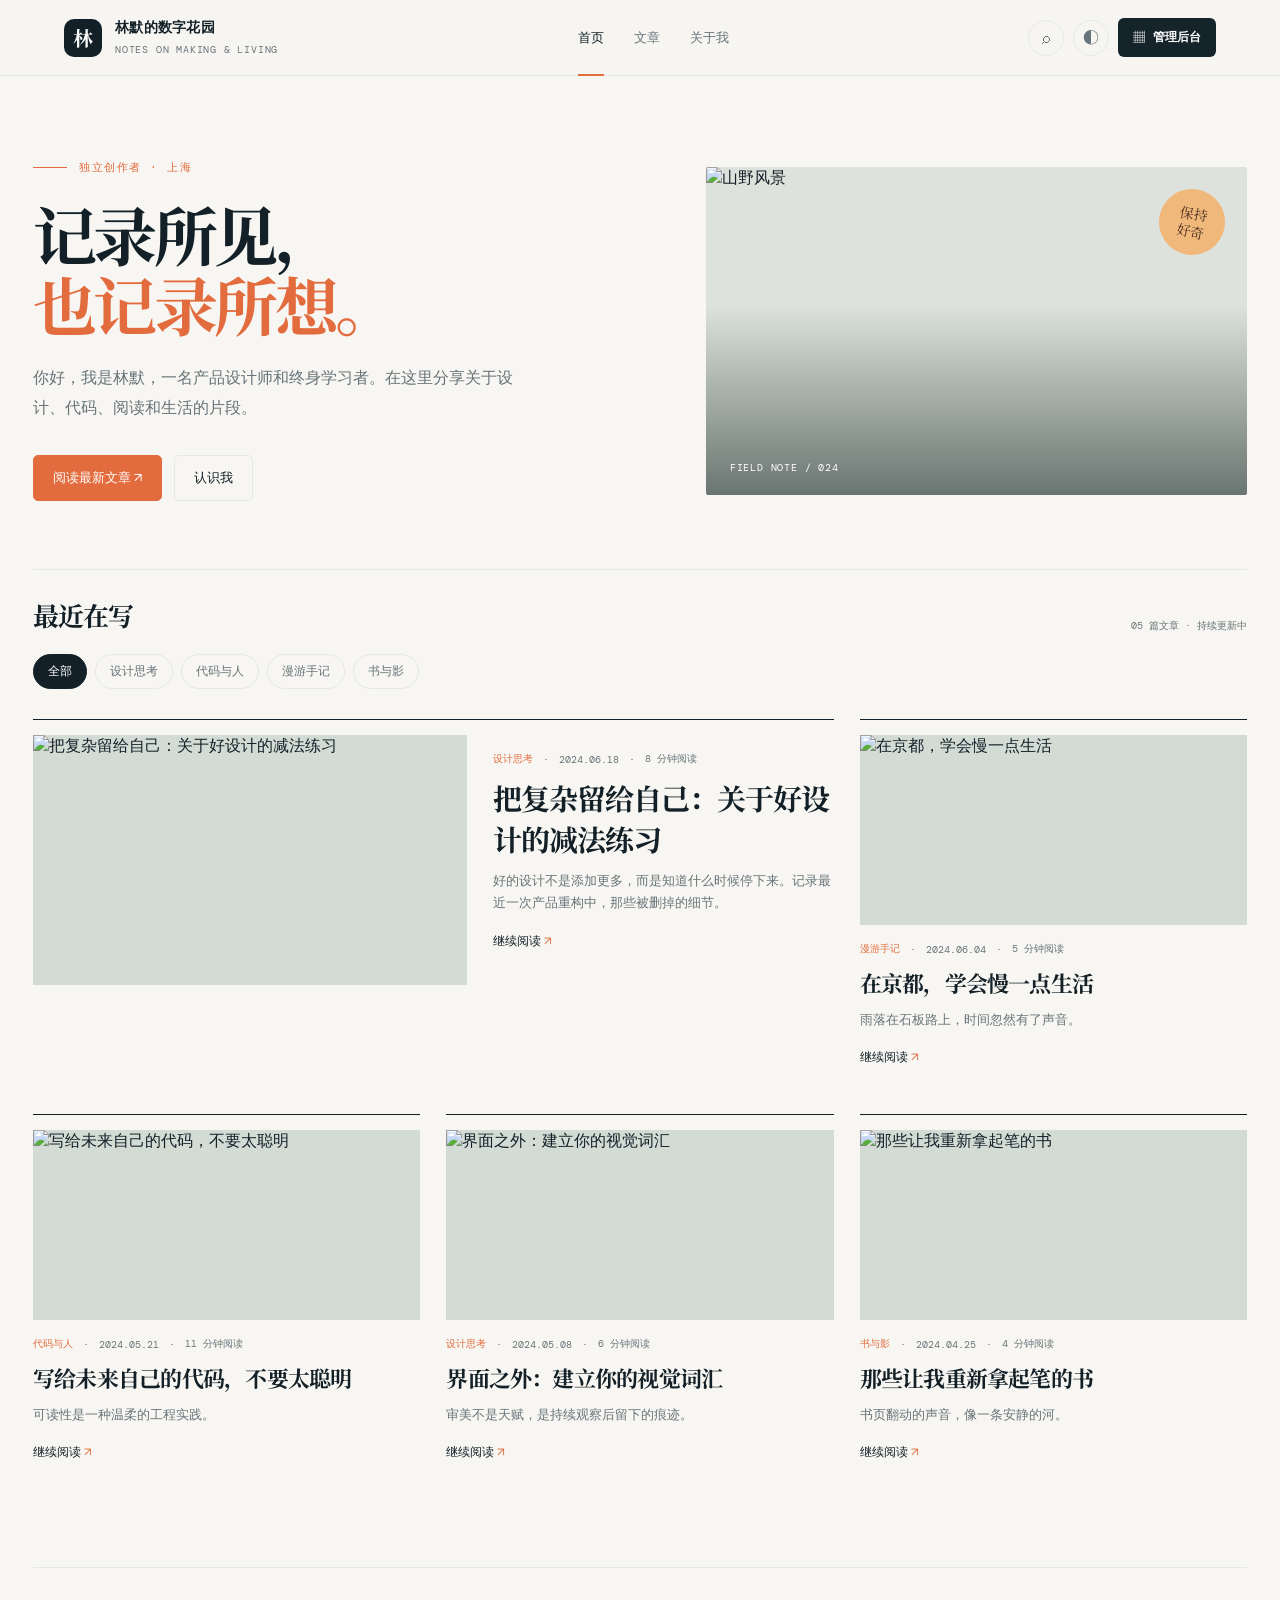
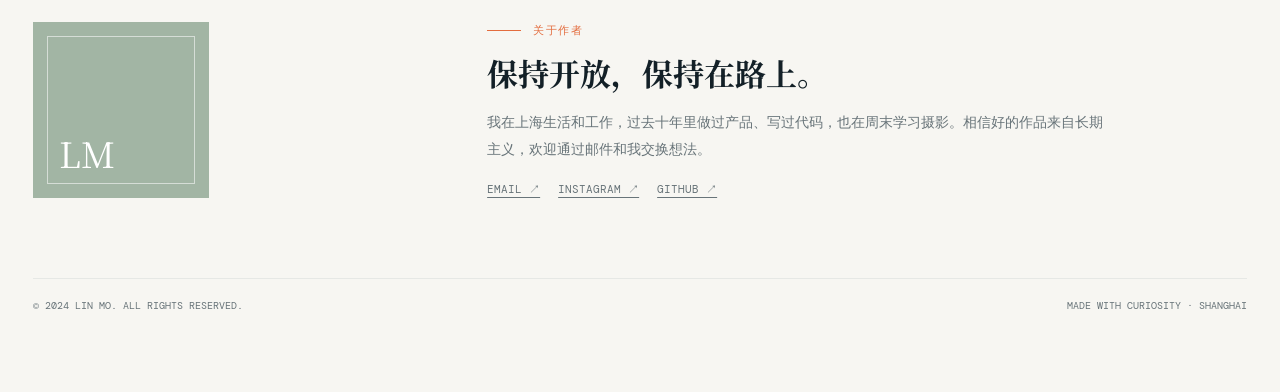
==== index.html @ 590faa2b "Add personal blog and admin login Co-authored-by: Copilot App <223556219+Copilot@users.noreply.githu" ====
<!doctype html>
<html lang="zh-CN">
  <head>
    <meta charset="UTF-8" />
    <meta name="viewport" content="width=device-width, initial-scale=1.0" />
    <meta name="description" content="林默的数字花园 - 记录设计、代码与生活的个人博客" />
    <title>林默的数字花园</title>
    <link rel="preconnect" href="https://fonts.googleapis.com" />
    <link rel="preconnect" href="https://fonts.gstatic.com" crossorigin />
    <link href="https://fonts.googleapis.com/css2?family=DM+Mono:wght@400;500&family=DM+Sans:wght@400;500;600;700&family=Noto+Serif+SC:wght@500;600;700;900&display=swap" rel="stylesheet" />
    <link rel="stylesheet" href="styles.css" />
  </head>
  <body>
    <div id="app"></div>
    <script src="app.js"></script>
  </body>
</html>
---- styles.css ----
:root {
  --ink: #132027;
  --muted: #687479;
  --paper: #f7f6f2;
  --surface: #ffffff;
  --line: #e6e8e5;
  --accent: #e36c3e;
  --accent-soft: #fff0e8;
  --sage: #a2b5a4;
  --dark: #15242b;
  --display: "Noto Serif SC", serif;
  --body: "DM Sans", "Noto Sans SC", sans-serif;
  --mono: "DM Mono", monospace;
}

* { box-sizing: border-box; }
html { scroll-behavior: smooth; }
body { margin: 0; background: var(--paper); color: var(--ink); font-family: var(--body); }
button, input, textarea { font: inherit; }
button { cursor: pointer; }
a { color: inherit; text-decoration: none; }

.shell { min-height: 100vh; }
.topbar { align-items: center; background: rgba(247,246,242,.9); border-bottom: 1px solid var(--line); display: flex; height: 76px; justify-content: space-between; padding: 0 clamp(22px, 5vw, 84px); position: sticky; top: 0; backdrop-filter: blur(16px); z-index: 10; }
.brand { align-items: center; display: flex; gap: 13px; }
.mark { align-items: center; background: var(--ink); border-radius: 10px; color: white; display: flex; font-family: var(--display); font-size: 20px; font-weight: 700; height: 38px; justify-content: center; width: 38px; }
.brand-copy strong { display: block; font-size: 14px; letter-spacing: .02em; }
.brand-copy span { color: var(--muted); font-family: var(--mono); font-size: 10px; letter-spacing: .08em; }
.nav { align-items: center; display: flex; gap: 30px; }
.nav button { background: none; border: 0; color: var(--muted); font-size: 13px; padding: 28px 0; position: relative; }
.nav button:hover, .nav button.active { color: var(--ink); }
.nav button.active::after { background: var(--accent); bottom: -1px; content: ""; height: 2px; left: 0; position: absolute; right: 0; }
.toolbar { align-items: center; display: flex; gap: 9px; }
.icon-btn { align-items: center; background: transparent; border: 1px solid var(--line); border-radius: 50%; color: var(--muted); display: inline-flex; height: 36px; justify-content: center; width: 36px; }
.icon-btn:hover { border-color: var(--accent); color: var(--accent); }
.admin-btn { align-items: center; background: var(--dark); border: 0; border-radius: 6px; color: #fff; display: flex; font-size: 12px; gap: 8px; padding: 11px 15px; }

.main { margin: 0 auto; max-width: 1270px; padding: 0 28px 80px; }
.hero { display: grid; gap: 50px; grid-template-columns: 1.07fr .93fr; min-height: 470px; padding: 84px 0 68px; }
.eyebrow { align-items: center; color: var(--accent); display: flex; font-family: var(--mono); font-size: 11px; gap: 12px; letter-spacing: .14em; text-transform: uppercase; }
.eyebrow::before { background: var(--accent); content: ""; height: 1px; width: 34px; }
h1, h2, h3, p { margin: 0; }
.hero h1 { font-family: var(--display); font-size: clamp(42px, 5vw, 72px); letter-spacing: -.055em; line-height: 1.09; margin: 24px 0 24px; max-width: 650px; }
.hero h1 em { color: var(--accent); font-style: normal; }
.hero-lede { color: var(--muted); font-size: 16px; line-height: 1.9; max-width: 500px; }
.hero-actions { display: flex; gap: 12px; margin-top: 32px; }
.primary-btn, .ghost-btn { border-radius: 5px; font-size: 13px; padding: 13px 19px; }
.primary-btn { background: var(--accent); border: 1px solid var(--accent); color: white; }
.primary-btn:hover { background: #c9552d; }
.ghost-btn { background: transparent; border: 1px solid var(--line); color: var(--ink); }
.ghost-btn:hover { border-color: var(--ink); }
.hero-visual { align-self: center; background: #dde3dc; border-radius: 2px; height: 328px; overflow: hidden; position: relative; }
.hero-visual::after { background: linear-gradient(180deg, transparent 42%, rgba(11,27,25,.55)); content: ""; inset: 0; position: absolute; }
.hero-visual img { height: 100%; object-fit: cover; width: 100%; }
.visual-note { bottom: 21px; color: white; font-family: var(--mono); font-size: 10px; left: 24px; letter-spacing: .08em; position: absolute; z-index: 1; }
.visual-stamp { align-items: center; background: #f1b87c; border-radius: 50%; color: #513421; display: flex; font-family: var(--display); font-size: 14px; height: 66px; justify-content: center; line-height: 1.3; position: absolute; right: 22px; top: 22px; transform: rotate(10deg); width: 66px; z-index: 1; }

.section-head { align-items: end; border-top: 1px solid var(--line); display: flex; justify-content: space-between; padding: 26px 0 21px; }
.section-head h2 { font-family: var(--display); font-size: 26px; letter-spacing: -.04em; }
.section-head span { color: var(--muted); font-family: var(--mono); font-size: 10px; }
.filters { display: flex; gap: 8px; margin-bottom: 30px; }
.filter { background: transparent; border: 1px solid var(--line); border-radius: 20px; color: var(--muted); font-size: 12px; padding: 8px 14px; }
.filter.active, .filter:hover { background: var(--ink); border-color: var(--ink); color: white; }
.post-grid { display: grid; gap: 30px 26px; grid-template-columns: repeat(3, 1fr); }
.post-card { border-top: 1px solid var(--ink); display: flex; flex-direction: column; min-height: 365px; padding-top: 15px; transition: transform .2s ease; }
.post-card:hover { transform: translateY(-5px); }
.post-card.featured { grid-column: span 2; display: grid; gap: 26px; grid-template-columns: 1.12fr .88fr; }
.post-image { background: #d3dbd5; height: 190px; overflow: hidden; }
.featured .post-image { height: 250px; }
.post-image img { height: 100%; object-fit: cover; transition: transform .4s; width: 100%; }
.post-card:hover .post-image img { transform: scale(1.04); }
.post-meta { align-items: center; color: var(--muted); display: flex; font-family: var(--mono); font-size: 10px; gap: 10px; margin-top: 17px; }
.tag { color: var(--accent); }
.post-card h3 { font-family: var(--display); font-size: 22px; letter-spacing: -.035em; line-height: 1.42; margin: 11px 0 10px; }
.featured h3 { font-size: 29px; }
.post-card p { color: var(--muted); font-size: 13px; line-height: 1.75; }
.read-more { color: var(--ink); font-size: 12px; margin-top: auto; padding-top: 18px; }
.read-more::after { color: var(--accent); content: "  ↗"; }

.about { align-items: center; border-top: 1px solid var(--line); display: grid; gap: 45px; grid-template-columns: .7fr 1.3fr; margin-top: 88px; padding: 54px 0 0; }
.portrait { background: var(--sage); height: 176px; overflow: hidden; position: relative; width: 176px; }
.portrait::before { border: 1px solid rgba(255,255,255,.55); content: ""; inset: 14px; position: absolute; }
.portrait span { bottom: 20px; color: white; font-family: var(--display); font-size: 35px; left: 26px; position: absolute; }
.about h2 { font-family: var(--display); font-size: 31px; margin: 12px 0 14px; }
.about p { color: var(--muted); font-size: 14px; line-height: 1.9; max-width: 620px; }
.about-links { display: flex; gap: 18px; margin-top: 20px; }
.about-links a { color: var(--muted); font-family: var(--mono); font-size: 11px; text-decoration: underline; text-underline-offset: 4px; }
.footer { border-top: 1px solid var(--line); color: var(--muted); display: flex; font-family: var(--mono); font-size: 10px; justify-content: space-between; margin-top: 80px; padding-top: 20px; }

.admin { background: #eef0ed; min-height: calc(100vh - 76px); }
.admin-shell { display: grid; grid-template-columns: 225px 1fr; margin: 0 auto; max-width: 1350px; min-height: calc(100vh - 76px); }
.admin-side { background: var(--dark); color: #aebbb9; padding: 31px 18px; }
.admin-side .side-label { color: #657678; font-family: var(--mono); font-size: 10px; letter-spacing: .12em; margin: 22px 12px 10px; text-transform: uppercase; }
.side-nav { display: flex; flex-direction: column; gap: 3px; }
.side-nav button { background: transparent; border: 0; border-radius: 5px; color: inherit; font-size: 12px; padding: 12px; text-align: left; }
.side-nav button.active, .side-nav button:hover { background: #253b40; color: white; }
.side-nav button span { margin-right: 11px; opacity: .75; }
.admin-content { padding: 44px clamp(24px, 5vw, 64px); }
.admin-title { align-items: start; display: flex; justify-content: space-between; margin-bottom: 37px; }
.admin-title h1 { font-family: var(--display); font-size: 31px; letter-spacing: -.04em; }
.admin-title p { color: var(--muted); font-size: 12px; margin-top: 8px; }
.admin-date { color: var(--muted); font-family: var(--mono); font-size: 10px; }
.metric-grid { display: grid; gap: 14px; grid-template-columns: repeat(4, 1fr); margin-bottom: 38px; }
.metric { background: white; border: 1px solid #e2e6e1; padding: 18px 19px; }
.metric-label { color: var(--muted); font-size: 11px; }
.metric-value { font-family: var(--display); font-size: 29px; margin: 13px 0 8px; }
.metric-note { color: #5a9472; font-family: var(--mono); font-size: 10px; }
.admin-grid { display: grid; gap: 28px; grid-template-columns: 1.35fr .65fr; }
.panel { background: white; border: 1px solid #e2e6e1; padding: 21px; }
.panel-head { align-items: center; display: flex; justify-content: space-between; margin-bottom: 20px; }
.panel h2 { font-size: 14px; font-weight: 600; }
.panel-link { background: none; border: 0; color: var(--accent); font-size: 11px; }
.table { width: 100%; }
.table-row { align-items: center; border-top: 1px solid #edf0ed; display: grid; gap: 12px; grid-template-columns: 1fr 90px 84px; padding: 15px 0; }
.table-row.header { border-top: 0; color: var(--muted); font-family: var(--mono); font-size: 9px; padding-top: 0; text-transform: uppercase; }
.table-row strong { font-family: var(--display); font-size: 13px; font-weight: 600; }
.table-row small { color: var(--muted); display: block; font-size: 10px; margin-top: 5px; }
.status { background: #e7f2e9; border-radius: 10px; color: #528160; font-size: 10px; padding: 5px 9px; text-align: center; width: max-content; }
.chart { align-items: end; display: flex; gap: 9px; height: 176px; padding: 12px 3px 0; }
.bar { background: #bed0c1; flex: 1; position: relative; }
.bar:nth-child(2n) { background: var(--accent); }
.bar span { bottom: -20px; color: var(--muted); font-family: var(--mono); font-size: 8px; left: 50%; position: absolute; transform: translateX(-50%); }
.chart-caption { border-top: 1px solid #edf0ed; color: var(--muted); font-size: 11px; margin-top: 28px; padding-top: 12px; }
.quick-list { display: flex; flex-direction: column; gap: 13px; }
.quick { align-items: center; border-bottom: 1px solid #edf0ed; display: flex; gap: 11px; padding-bottom: 13px; }
.quick:last-child { border-bottom: 0; padding-bottom: 0; }
.quick-avatar { align-items: center; background: var(--accent-soft); color: var(--accent); display: flex; font-size: 12px; height: 31px; justify-content: center; width: 31px; }
.quick p { font-size: 11px; line-height: 1.5; }
.quick small { color: var(--muted); display: block; font-size: 10px; }

.overlay { align-items: center; background: rgba(16,28,32,.45); display: flex; inset: 0; justify-content: center; padding: 20px; position: fixed; z-index: 20; }
.modal { background: var(--paper); max-width: 660px; padding: 28px; width: 100%; }
.modal-head { align-items: center; border-bottom: 1px solid var(--line); display: flex; justify-content: space-between; margin-bottom: 25px; padding-bottom: 17px; }
.modal h2 { font-family: var(--display); font-size: 23px; }
.close { background: none; border: 0; color: var(--muted); font-size: 22px; }
.form-grid { display: grid; gap: 18px; grid-template-columns: 1fr 1fr; }
.field { display: flex; flex-direction: column; gap: 7px; }
.field.full { grid-column: span 2; }
.field label { color: var(--muted); font-family: var(--mono); font-size: 10px; text-transform: uppercase; }
.field input, .field textarea, .field select { background: white; border: 1px solid var(--line); border-radius: 3px; color: var(--ink); outline: 0; padding: 11px 12px; }
.field textarea { min-height: 120px; resize: vertical; }
.field input:focus, .field textarea:focus, .field select:focus { border-color: var(--accent); }
.modal-actions { display: flex; gap: 10px; justify-content: flex-end; margin-top: 24px; }
.login-modal { max-width: 400px; padding: 34px; position: relative; }
.login-brand { align-items: center; display: flex; gap: 12px; margin-bottom: 36px; }
.login-brand strong { display: block; font-family: var(--display); font-size: 17px; }
.login-brand small { color: var(--muted); display: block; font-family: var(--mono); font-size: 8px; letter-spacing: .08em; margin-top: 4px; }
.login-modal h2 { font-family: var(--display); font-size: 29px; margin-bottom: 7px; }
.login-hint { color: var(--muted); font-size: 12px; margin-bottom: 26px; }
.login-modal form { display: flex; flex-direction: column; gap: 17px; }
.login-submit { margin-top: 4px; width: 100%; }
.login-error { color: #c6533b; font-size: 11px; min-height: 14px; margin: -3px 0 -8px; }
.login-close { position: absolute; right: 18px; top: 14px; }

.article { margin: 0 auto; max-width: 850px; padding: 70px 0; }
.article .article-meta { color: var(--muted); font-family: var(--mono); font-size: 10px; }
.article h1 { font-family: var(--display); font-size: clamp(38px, 5vw, 62px); letter-spacing: -.06em; line-height: 1.18; margin: 21px 0; }
.article .lead { color: var(--muted); font-size: 16px; line-height: 1.9; margin-bottom: 35px; max-width: 650px; }
.article-cover { height: 370px; margin-bottom: 38px; overflow: hidden; }
.article-cover img { height: 100%; object-fit: cover; width: 100%; }
.article-body { font-family: var(--display); font-size: 17px; line-height: 2.05; }
.article-body p { margin: 20px 0; }
.article-body h2 { font-size: 27px; margin: 45px 0 16px; }
.back { background: none; border: 0; color: var(--muted); font-family: var(--mono); font-size: 10px; margin-bottom: 35px; padding: 0; }

.hidden { display: none !important; }
@media (max-width: 850px) {
  .nav { display: none; }
  .hero { gap: 30px; grid-template-columns: 1fr; padding-top: 55px; }
  .hero-visual { height: 260px; }
  .post-grid { grid-template-columns: 1fr 1fr; }
  .post-card.featured { grid-column: span 2; }
  .admin-shell { grid-template-columns: 70px 1fr; }
  .admin-side { padding: 25px 10px; }
  .admin-side .side-label, .side-nav button b { display: none; }
  .side-nav button { text-align: center; }
  .side-nav button span { margin: 0; }
  .metric-grid { grid-template-columns: 1fr 1fr; }
  .admin-grid { grid-template-columns: 1fr; }
}
@media (max-width: 560px) {
  .topbar { height: 64px; padding: 0 16px; }
  .admin-btn { font-size: 0; padding: 10px; }
  .admin-btn span { font-size: 16px; }
  .main { padding: 0 18px 50px; }
  .hero h1 { font-size: 43px; }
  .post-grid { grid-template-columns: 1fr; }
  .post-card.featured { display: flex; grid-column: span 1; }
  .featured .post-image { height: 210px; }
  .about { gap: 25px; grid-template-columns: 1fr; }
  .footer { flex-direction: column; gap: 9px; }
  .admin-content { padding: 28px 15px; }
  .admin-title { display: block; }
  .admin-date { display: block; margin-top: 18px; }
  .form-grid { grid-template-columns: 1fr; }
  .field.full { grid-column: span 1; }
  .article { padding: 45px 18px; }
  .article-cover { height: 240px; }
}
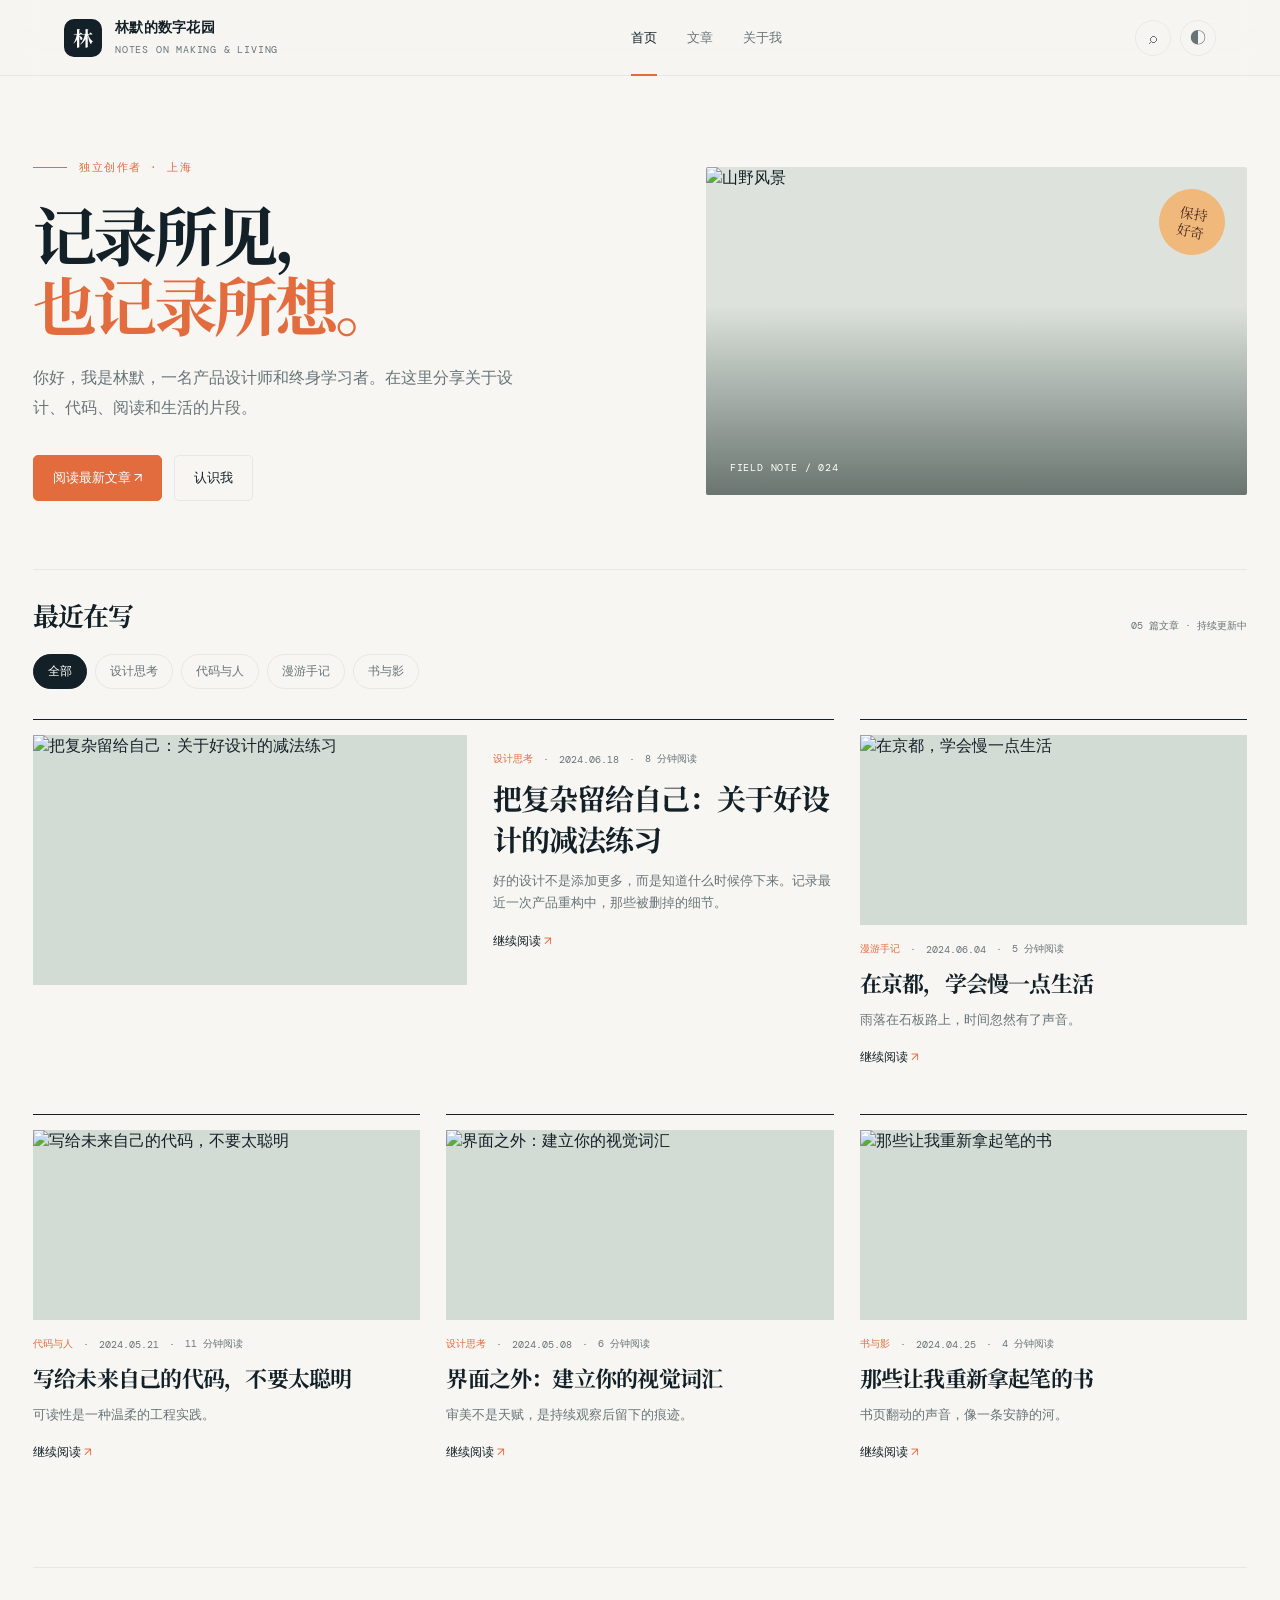
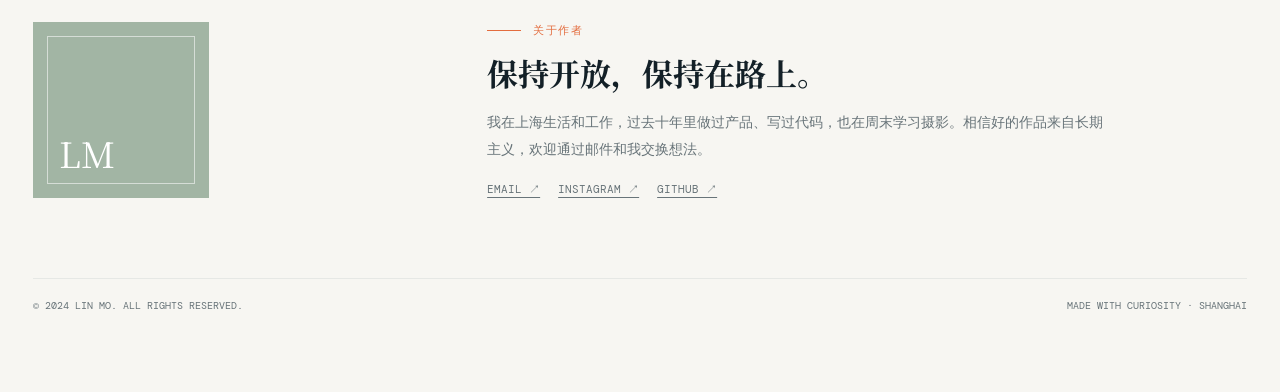
==== commit 22855805: "Fix theme persistence and refresh public shell Co-authored-by: Copilot App <223556219+Copilot@users." ====
--- a/index.html
+++ b/index.html
@@ -8,10 +8,10 @@
     <link rel="preconnect" href="https://fonts.googleapis.com" />
     <link rel="preconnect" href="https://fonts.gstatic.com" crossorigin />
     <link href="https://fonts.googleapis.com/css2?family=DM+Mono:wght@400;500&family=DM+Sans:wght@400;500;600;700&family=Noto+Serif+SC:wght@500;600;700;900&display=swap" rel="stylesheet" />
-    <link rel="stylesheet" href="styles.css" />
+    <link rel="stylesheet" href="styles.css?v=157539" />
   </head>
   <body>
     <div id="app"></div>
-    <script src="app.js"></script>
+    <script src="app.js?v=157539"></script>
   </body>
 </html>
--- a/styles.css
+++ b/styles.css
@@ -33,7 +33,27 @@
 .toolbar { align-items: center; display: flex; gap: 9px; }
 .icon-btn { align-items: center; background: transparent; border: 1px solid var(--line); border-radius: 50%; color: var(--muted); display: inline-flex; height: 36px; justify-content: center; width: 36px; }
 .icon-btn:hover { border-color: var(--accent); color: var(--accent); }
-.admin-btn { align-items: center; background: var(--dark); border: 0; border-radius: 6px; color: #fff; display: flex; font-size: 12px; gap: 8px; padding: 11px 15px; }
+[data-theme="dark"] {
+  --ink: #e7eeeb;
+  --muted: #9baaa8;
+  --paper: #101a1d;
+  --surface: #172326;
+  --line: #2a3a3d;
+  --accent-soft: #3a2924;
+  --sage: #526b60;
+  --dark: #0b1214;
+}
+[data-theme="dark"] .topbar { background: rgba(16,26,29,.9); }
+[data-theme="dark"] .mark { background: #dbe7e2; color: #102024; }
+[data-theme="dark"] .hero-visual { background: #233936; }
+[data-theme="dark"] .ghost-btn, [data-theme="dark"] .icon-btn { background: transparent; color: var(--ink); }
+[data-theme="dark"] .filter.active, [data-theme="dark"] .filter:hover { background: #dbe7e2; border-color: #dbe7e2; color: #102024; }
+[data-theme="dark"] .panel, [data-theme="dark"] .metric, [data-theme="dark"] .modal { background: var(--surface); border-color: var(--line); }
+[data-theme="dark"] .field input, [data-theme="dark"] .field textarea, [data-theme="dark"] .field select { background: #101a1d; border-color: var(--line); color: var(--ink); }
+[data-theme="dark"] .admin { background: #0d1719; }
+[data-theme="dark"] .post-card { border-color: var(--line); }
+[data-theme="dark"] .bar { background: #5d786c; }
+[data-theme="dark"] .bar:nth-child(2n) { background: var(--accent); }
 
 .main { margin: 0 auto; max-width: 1270px; padding: 0 28px 80px; }
 .hero { display: grid; gap: 50px; grid-template-columns: 1.07fr .93fr; min-height: 470px; padding: 84px 0 68px; }
@@ -180,8 +200,6 @@
 }
 @media (max-width: 560px) {
   .topbar { height: 64px; padding: 0 16px; }
-  .admin-btn { font-size: 0; padding: 10px; }
-  .admin-btn span { font-size: 16px; }
   .main { padding: 0 18px 50px; }
   .hero h1 { font-size: 43px; }
   .post-grid { grid-template-columns: 1fr; }
